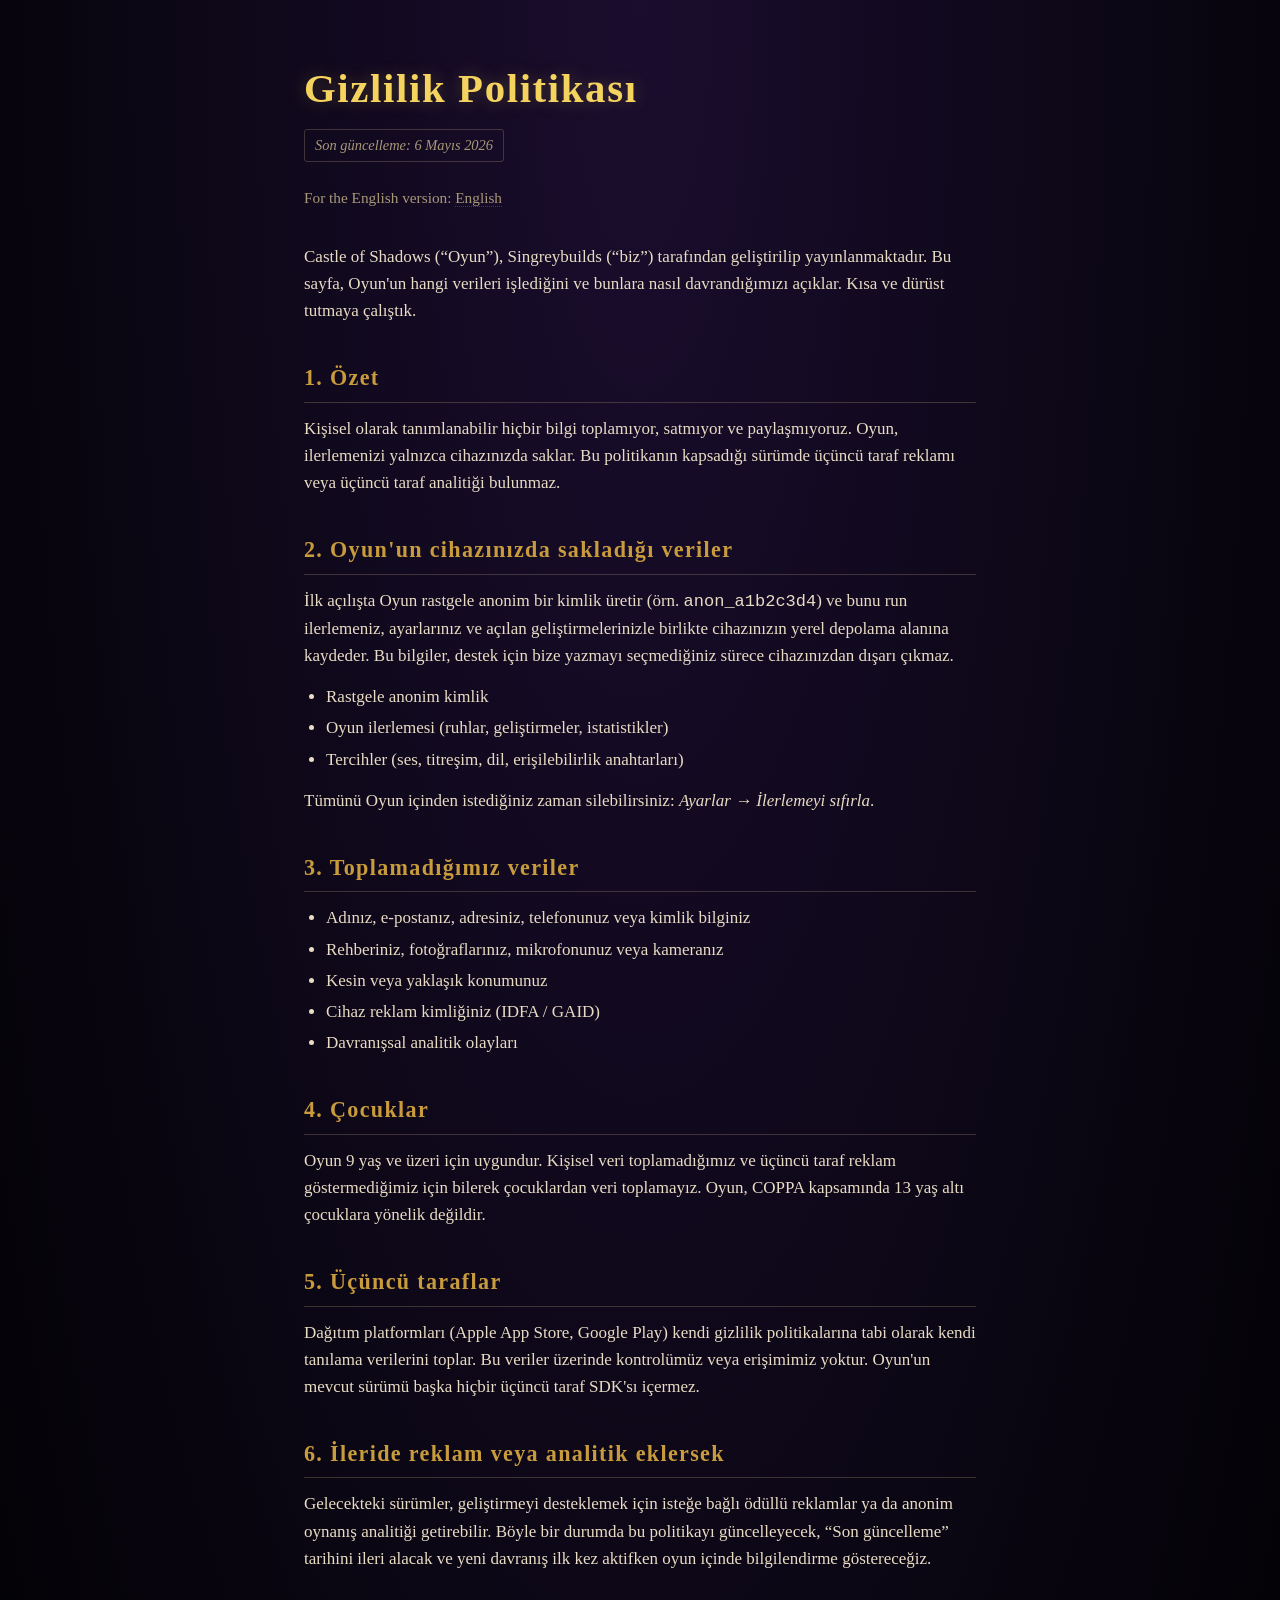
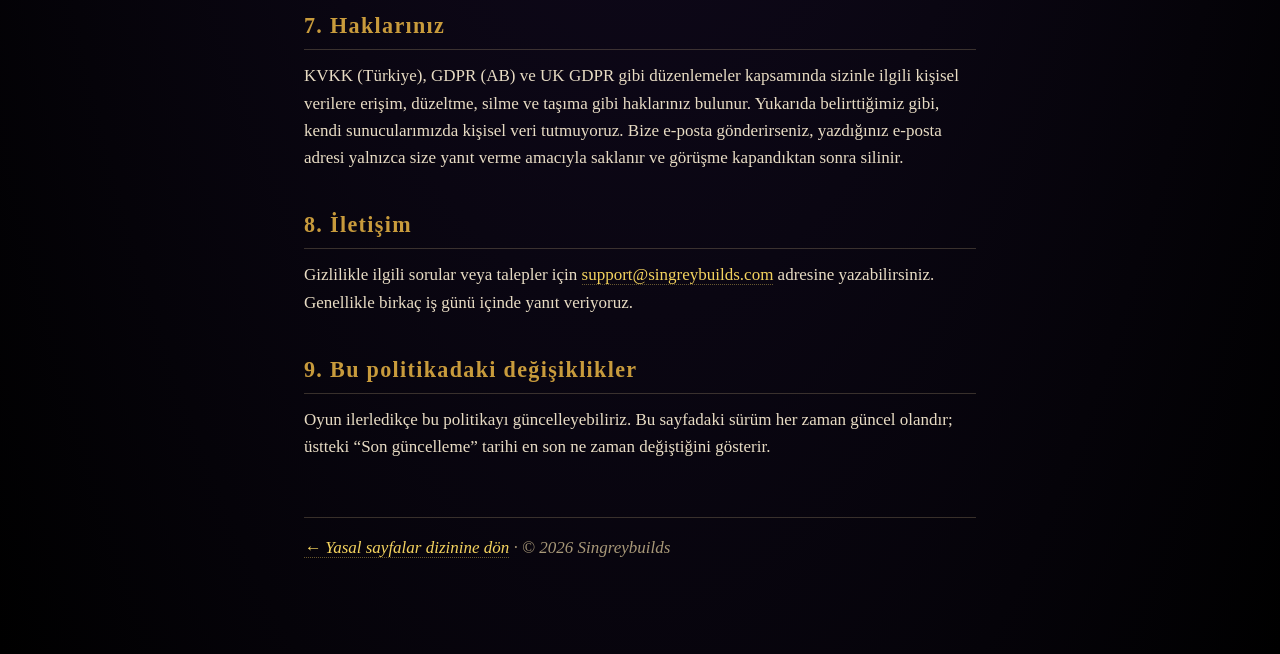
==== privacy-tr.html @ 43985061 "Initial legal pages — privacy + terms (EN + TR) + landing GitHub Pages source for the Castle of Shad" ====
<!doctype html>
<html lang="tr">
  <head>
    <meta charset="utf-8" />
    <meta name="viewport" content="width=device-width, initial-scale=1" />
    <meta name="theme-color" content="#0a0612" />
    <title>Gizlilik Politikası — Castle of Shadows</title>
    <link rel="stylesheet" href="style.css" />
  </head>
  <body>
    <main>
      <h1>Gizlilik Politikası</h1>
      <span class="last-updated">Son güncelleme: 6 Mayıs 2026</span>
      <p class="lang-switch">
        For the English version: <a href="privacy.html">English</a>
      </p>

      <p>
        Castle of Shadows (&ldquo;Oyun&rdquo;), Singreybuilds (&ldquo;biz&rdquo;)
        tarafından geliştirilip yayınlanmaktadır. Bu sayfa, Oyun'un hangi
        verileri işlediğini ve bunlara nasıl davrandığımızı açıklar. Kısa ve
        dürüst tutmaya çalıştık.
      </p>

      <h2>1. Özet</h2>
      <p>
        Kişisel olarak tanımlanabilir hiçbir bilgi toplamıyor, satmıyor ve
        paylaşmıyoruz. Oyun, ilerlemenizi yalnızca cihazınızda saklar. Bu
        politikanın kapsadığı sürümde üçüncü taraf reklamı veya üçüncü taraf
        analitiği bulunmaz.
      </p>

      <h2>2. Oyun'un cihazınızda sakladığı veriler</h2>
      <p>
        İlk açılışta Oyun rastgele anonim bir kimlik üretir (örn.
        <code>anon_a1b2c3d4</code>) ve bunu run ilerlemeniz, ayarlarınız ve
        açılan geliştirmelerinizle birlikte cihazınızın yerel depolama alanına
        kaydeder. Bu bilgiler, destek için bize yazmayı seçmediğiniz sürece
        cihazınızdan dışarı çıkmaz.
      </p>
      <ul>
        <li>Rastgele anonim kimlik</li>
        <li>Oyun ilerlemesi (ruhlar, geliştirmeler, istatistikler)</li>
        <li>Tercihler (ses, titreşim, dil, erişilebilirlik anahtarları)</li>
      </ul>
      <p>
        Tümünü Oyun içinden istediğiniz zaman silebilirsiniz:
        <em>Ayarlar &rarr; İlerlemeyi sıfırla</em>.
      </p>

      <h2>3. Toplamadığımız veriler</h2>
      <ul>
        <li>Adınız, e-postanız, adresiniz, telefonunuz veya kimlik bilginiz</li>
        <li>Rehberiniz, fotoğraflarınız, mikrofonunuz veya kameranız</li>
        <li>Kesin veya yaklaşık konumunuz</li>
        <li>Cihaz reklam kimliğiniz (IDFA / GAID)</li>
        <li>Davranışsal analitik olayları</li>
      </ul>

      <h2>4. Çocuklar</h2>
      <p>
        Oyun 9 yaş ve üzeri için uygundur. Kişisel veri toplamadığımız ve
        üçüncü taraf reklam göstermediğimiz için bilerek çocuklardan veri
        toplamayız. Oyun, COPPA kapsamında 13 yaş altı çocuklara yönelik
        değildir.
      </p>

      <h2>5. Üçüncü taraflar</h2>
      <p>
        Dağıtım platformları (Apple App Store, Google Play) kendi gizlilik
        politikalarına tabi olarak kendi tanılama verilerini toplar. Bu veriler
        üzerinde kontrolümüz veya erişimimiz yoktur. Oyun'un mevcut sürümü
        başka hiçbir üçüncü taraf SDK'sı içermez.
      </p>

      <h2>6. İleride reklam veya analitik eklersek</h2>
      <p>
        Gelecekteki sürümler, geliştirmeyi desteklemek için isteğe bağlı
        ödüllü reklamlar ya da anonim oynanış analitiği getirebilir. Böyle
        bir durumda bu politikayı güncelleyecek, &ldquo;Son güncelleme&rdquo;
        tarihini ileri alacak ve yeni davranış ilk kez aktifken oyun içinde
        bilgilendirme göstereceğiz.
      </p>

      <h2>7. Haklarınız</h2>
      <p>
        KVKK (Türkiye), GDPR (AB) ve UK GDPR gibi düzenlemeler kapsamında
        sizinle ilgili kişisel verilere erişim, düzeltme, silme ve taşıma
        gibi haklarınız bulunur. Yukarıda belirttiğimiz gibi, kendi
        sunucularımızda kişisel veri tutmuyoruz. Bize e-posta gönderirseniz,
        yazdığınız e-posta adresi yalnızca size yanıt verme amacıyla
        saklanır ve görüşme kapandıktan sonra silinir.
      </p>

      <h2>8. İletişim</h2>
      <p>
        Gizlilikle ilgili sorular veya talepler için
        <a href="mailto:support@singreybuilds.com">support@singreybuilds.com</a>
        adresine yazabilirsiniz. Genellikle birkaç iş günü içinde yanıt veriyoruz.
      </p>

      <h2>9. Bu politikadaki değişiklikler</h2>
      <p>
        Oyun ilerledikçe bu politikayı güncelleyebiliriz. Bu sayfadaki sürüm
        her zaman güncel olandır; üstteki &ldquo;Son güncelleme&rdquo; tarihi
        en son ne zaman değiştiğini gösterir.
      </p>

      <footer>
        <p class="muted">
          <a href="index.html">&larr; Yasal sayfalar dizinine dön</a>
          &middot; &copy; 2026 Singreybuilds
        </p>
      </footer>
    </main>
  </body>
</html>
---- style.css ----
:root {
  color-scheme: dark;
  --bg: #0a0612;
  --surface: #15111d;
  --text: #e8dcc4;
  --muted: #a89878;
  --accent: #f4d35e;
  --accent-dim: #c89b3c;
  --border: rgba(201, 180, 137, 0.25);
}

* {
  box-sizing: border-box;
}

html,
body {
  margin: 0;
  padding: 0;
  background: radial-gradient(ellipse at top, #1a0d2e 0%, var(--bg) 60%, #000 100%);
  color: var(--text);
  font-family: 'Cormorant Garamond', Georgia, 'Times New Roman', serif;
  font-size: 17px;
  line-height: 1.6;
  min-height: 100vh;
}

main {
  max-width: 720px;
  margin: 0 auto;
  padding: 56px 24px 80px;
}

h1 {
  font-family: 'Cinzel', 'Trajan Pro', serif;
  font-weight: 900;
  font-size: 2.4rem;
  letter-spacing: 0.04em;
  color: var(--accent);
  margin: 0 0 8px;
  text-shadow: 0 0 18px rgba(244, 211, 94, 0.25);
}

h2 {
  font-family: 'Cinzel', serif;
  font-weight: 700;
  font-size: 1.3rem;
  letter-spacing: 0.06em;
  color: var(--accent-dim);
  margin: 36px 0 12px;
  padding-bottom: 6px;
  border-bottom: 1px solid var(--border);
}

h3 {
  font-family: 'Cinzel', serif;
  font-weight: 600;
  font-size: 1.05rem;
  letter-spacing: 0.04em;
  color: var(--text);
  margin: 24px 0 8px;
}

p,
ul,
ol {
  margin: 0 0 14px;
}

ul,
ol {
  padding-left: 22px;
}

li {
  margin: 4px 0;
}

a {
  color: var(--accent);
  text-decoration: none;
  border-bottom: 1px dotted rgba(244, 211, 94, 0.4);
}

a:hover {
  color: var(--text);
  border-bottom-color: var(--text);
}

.muted {
  color: var(--muted);
  font-style: italic;
}

.last-updated {
  display: inline-block;
  color: var(--muted);
  font-size: 0.85rem;
  font-style: italic;
  margin-bottom: 24px;
  padding: 4px 10px;
  border: 1px solid var(--border);
  border-radius: 3px;
}

.lang-switch {
  margin: 0 0 32px;
  font-size: 0.9rem;
  color: var(--muted);
}

.lang-switch a {
  color: var(--muted);
  border-bottom-color: rgba(168, 152, 120, 0.35);
}

footer {
  margin-top: 56px;
  padding-top: 16px;
  border-top: 1px solid var(--border);
}

section {
  margin-top: 28px;
}

section ul {
  list-style: none;
  padding: 0;
}

section ul li {
  margin: 6px 0;
}
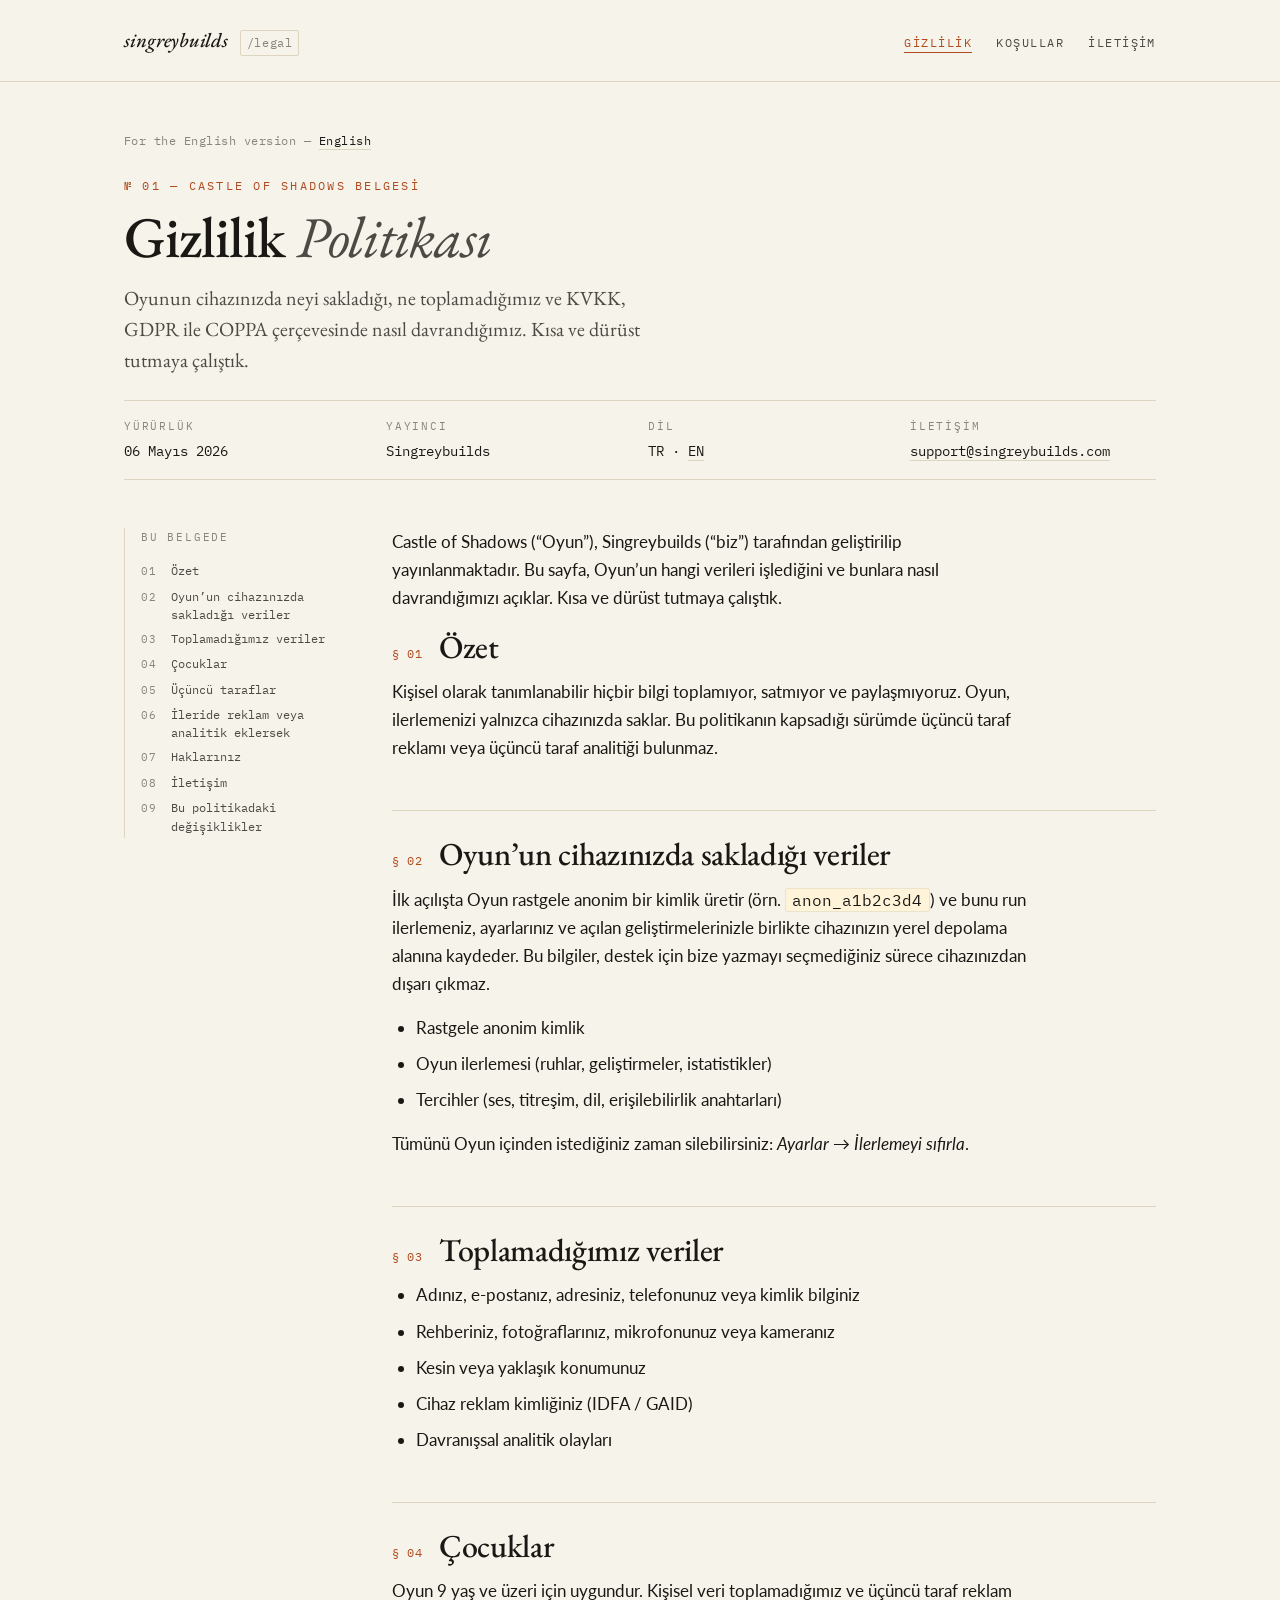
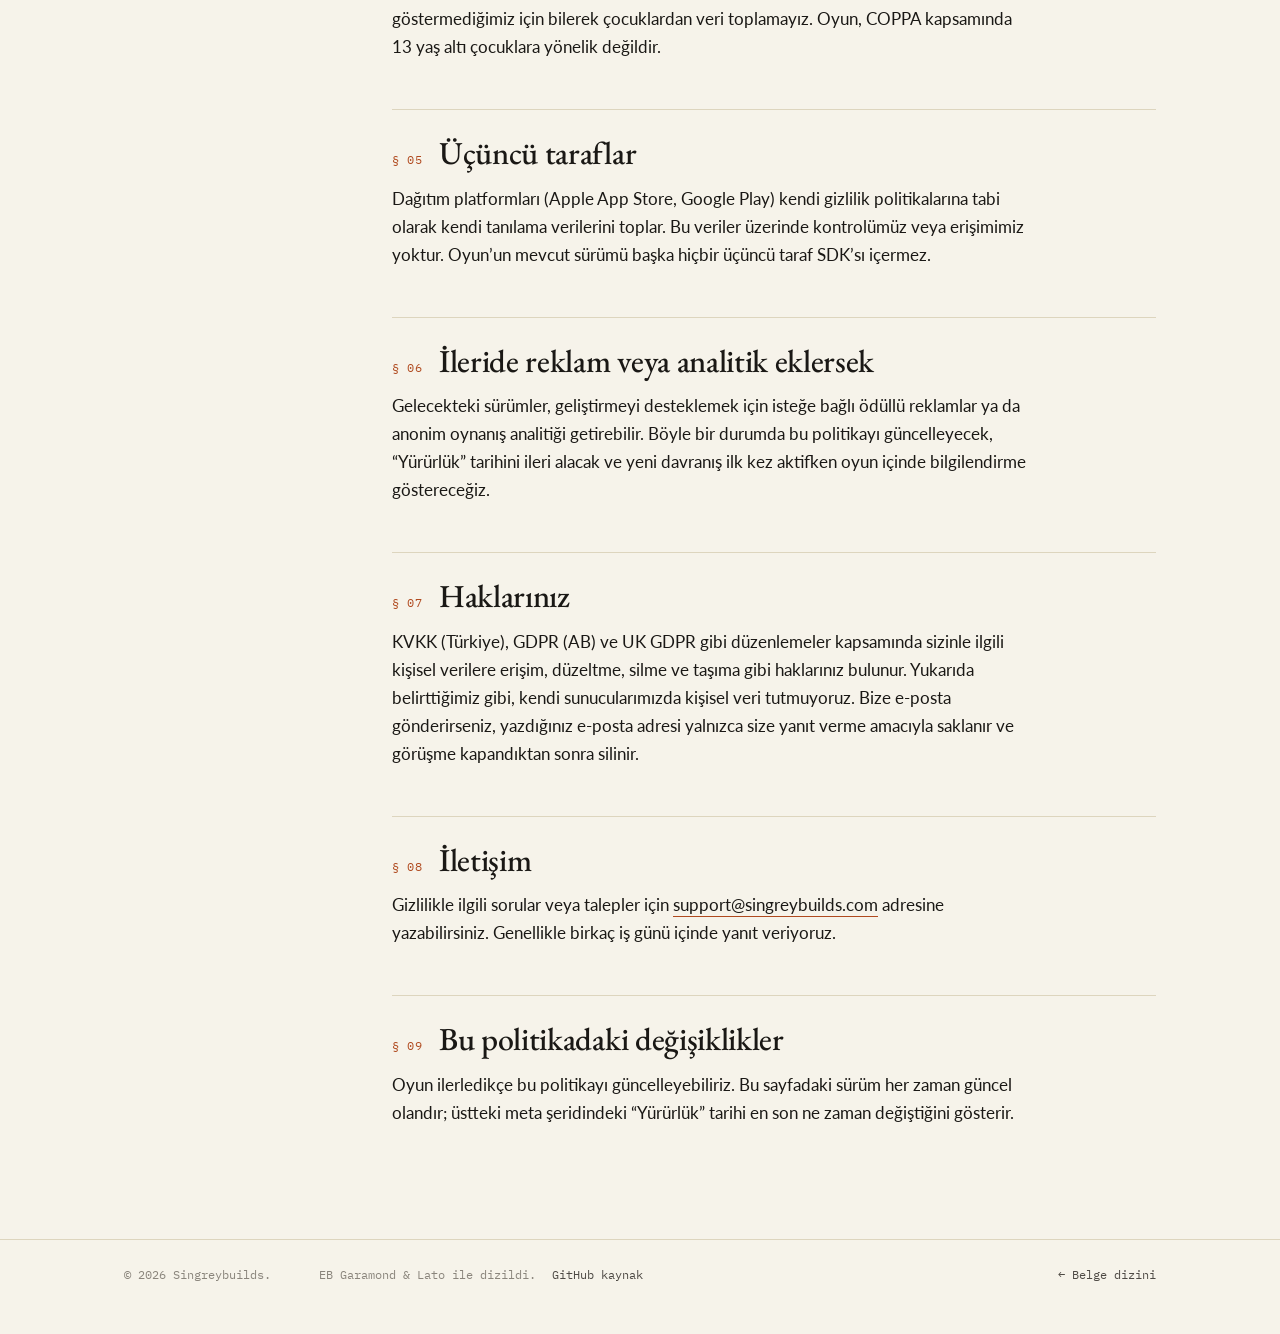
==== commit 339c8be7: "Redesign — editorial Swiss-style typography over the AI-template fantasy aesthetic The first cut lea" ====
--- a/privacy-tr.html
+++ b/privacy-tr.html
@@ -3,115 +3,180 @@
   <head>
     <meta charset="utf-8" />
     <meta name="viewport" content="width=device-width, initial-scale=1" />
-    <meta name="theme-color" content="#0a0612" />
-    <title>Gizlilik Politikası — Castle of Shadows</title>
+    <meta name="theme-color" content="#f6f3ea" />
+    <title>Gizlilik Politikası — Castle of Shadows · Singreybuilds</title>
+    <meta
+      name="description"
+      content="Singreybuilds tarafından yayınlanan Castle of Shadows mobil oyununun Gizlilik Politikası."
+    />
     <link rel="stylesheet" href="style.css" />
   </head>
   <body>
-    <main>
-      <h1>Gizlilik Politikası</h1>
-      <span class="last-updated">Son güncelleme: 6 Mayıs 2026</span>
-      <p class="lang-switch">
-        For the English version: <a href="privacy.html">English</a>
-      </p>
+    <a class="skip-link" href="#main">İçeriğe atla</a>
 
-      <p>
-        Castle of Shadows (&ldquo;Oyun&rdquo;), Singreybuilds (&ldquo;biz&rdquo;)
-        tarafından geliştirilip yayınlanmaktadır. Bu sayfa, Oyun'un hangi
-        verileri işlediğini ve bunlara nasıl davrandığımızı açıklar. Kısa ve
-        dürüst tutmaya çalıştık.
-      </p>
+    <header class="masthead">
+      <div class="page">
+        <a class="brand" href="index.html">
+          <span class="mark">singreybuilds</span>
+          <span class="slash">/legal</span>
+        </a>
+        <nav aria-label="Belge dizini">
+          <ul class="site-nav">
+            <li><a href="privacy-tr.html" aria-current="page">Gizlilik</a></li>
+            <li><a href="terms-tr.html">Koşullar</a></li>
+            <li><a href="mailto:support@singreybuilds.com">İletişim</a></li>
+          </ul>
+        </nav>
+      </div>
+    </header>
 
-      <h2>1. Özet</h2>
-      <p>
-        Kişisel olarak tanımlanabilir hiçbir bilgi toplamıyor, satmıyor ve
-        paylaşmıyoruz. Oyun, ilerlemenizi yalnızca cihazınızda saklar. Bu
-        politikanın kapsadığı sürümde üçüncü taraf reklamı veya üçüncü taraf
-        analitiği bulunmaz.
-      </p>
+    <main id="main" class="page">
+      <section class="intro">
+        <p class="lang-switch">
+          For the English version &mdash; <a href="privacy.html">English</a>
+        </p>
+        <span class="eyebrow">№ 01 — Castle of Shadows belgesi</span>
+        <h1 class="display">Gizlilik <em>Politikası</em></h1>
+        <p class="lede">
+          Oyunun cihazınızda neyi sakladığı, ne toplamadığımız ve KVKK, GDPR
+          ile COPPA çerçevesinde nasıl davrandığımız. Kısa ve dürüst tutmaya
+          çalıştık.
+        </p>
+        <dl class="meta-bar">
+          <div><dt>Yürürlük</dt><dd>06 Mayıs 2026</dd></div>
+          <div><dt>Yayıncı</dt><dd>Singreybuilds</dd></div>
+          <div><dt>Dil</dt><dd>TR · <a href="privacy.html">EN</a></dd></div>
+          <div>
+            <dt>İletişim</dt>
+            <dd><a href="mailto:support@singreybuilds.com">support@singreybuilds.com</a></dd>
+          </div>
+        </dl>
+      </section>
 
-      <h2>2. Oyun'un cihazınızda sakladığı veriler</h2>
-      <p>
-        İlk açılışta Oyun rastgele anonim bir kimlik üretir (örn.
-        <code>anon_a1b2c3d4</code>) ve bunu run ilerlemeniz, ayarlarınız ve
-        açılan geliştirmelerinizle birlikte cihazınızın yerel depolama alanına
-        kaydeder. Bu bilgiler, destek için bize yazmayı seçmediğiniz sürece
-        cihazınızdan dışarı çıkmaz.
-      </p>
-      <ul>
-        <li>Rastgele anonim kimlik</li>
-        <li>Oyun ilerlemesi (ruhlar, geliştirmeler, istatistikler)</li>
-        <li>Tercihler (ses, titreşim, dil, erişilebilirlik anahtarları)</li>
-      </ul>
-      <p>
-        Tümünü Oyun içinden istediğiniz zaman silebilirsiniz:
-        <em>Ayarlar &rarr; İlerlemeyi sıfırla</em>.
-      </p>
+      <div class="reader">
+        <aside class="toc" aria-label="İçindekiler">
+          <span class="toc-label">Bu belgede</span>
+          <ol>
+            <li><a href="#ozet">Özet</a></li>
+            <li><a href="#cihaz-veri">Oyun&rsquo;un cihazınızda sakladığı veriler</a></li>
+            <li><a href="#toplanmayan">Toplamadığımız veriler</a></li>
+            <li><a href="#cocuklar">Çocuklar</a></li>
+            <li><a href="#ucuncu-taraf">Üçüncü taraflar</a></li>
+            <li><a href="#gelecek">İleride reklam veya analitik eklersek</a></li>
+            <li><a href="#haklar">Haklarınız</a></li>
+            <li><a href="#iletisim">İletişim</a></li>
+            <li><a href="#degisiklik">Bu politikadaki değişiklikler</a></li>
+          </ol>
+        </aside>
 
-      <h2>3. Toplamadığımız veriler</h2>
-      <ul>
-        <li>Adınız, e-postanız, adresiniz, telefonunuz veya kimlik bilginiz</li>
-        <li>Rehberiniz, fotoğraflarınız, mikrofonunuz veya kameranız</li>
-        <li>Kesin veya yaklaşık konumunuz</li>
-        <li>Cihaz reklam kimliğiniz (IDFA / GAID)</li>
-        <li>Davranışsal analitik olayları</li>
-      </ul>
+        <article class="content">
+          <p>
+            Castle of Shadows (&ldquo;Oyun&rdquo;), Singreybuilds
+            (&ldquo;biz&rdquo;) tarafından geliştirilip yayınlanmaktadır.
+            Bu sayfa, Oyun&rsquo;un hangi verileri işlediğini ve bunlara
+            nasıl davrandığımızı açıklar. Kısa ve dürüst tutmaya çalıştık.
+          </p>
 
-      <h2>4. Çocuklar</h2>
-      <p>
-        Oyun 9 yaş ve üzeri için uygundur. Kişisel veri toplamadığımız ve
-        üçüncü taraf reklam göstermediğimiz için bilerek çocuklardan veri
-        toplamayız. Oyun, COPPA kapsamında 13 yaş altı çocuklara yönelik
-        değildir.
-      </p>
+          <h2 id="ozet"><span class="num">§ 01</span>Özet</h2>
+          <p>
+            Kişisel olarak tanımlanabilir hiçbir bilgi toplamıyor, satmıyor
+            ve paylaşmıyoruz. Oyun, ilerlemenizi yalnızca cihazınızda saklar.
+            Bu politikanın kapsadığı sürümde üçüncü taraf reklamı veya üçüncü
+            taraf analitiği bulunmaz.
+          </p>
 
-      <h2>5. Üçüncü taraflar</h2>
-      <p>
-        Dağıtım platformları (Apple App Store, Google Play) kendi gizlilik
-        politikalarına tabi olarak kendi tanılama verilerini toplar. Bu veriler
-        üzerinde kontrolümüz veya erişimimiz yoktur. Oyun'un mevcut sürümü
-        başka hiçbir üçüncü taraf SDK'sı içermez.
-      </p>
+          <h2 id="cihaz-veri"><span class="num">§ 02</span>Oyun&rsquo;un cihazınızda sakladığı veriler</h2>
+          <p>
+            İlk açılışta Oyun rastgele anonim bir kimlik üretir (örn.
+            <code>anon_a1b2c3d4</code>) ve bunu run ilerlemeniz, ayarlarınız
+            ve açılan geliştirmelerinizle birlikte cihazınızın yerel depolama
+            alanına kaydeder. Bu bilgiler, destek için bize yazmayı seçmediğiniz
+            sürece cihazınızdan dışarı çıkmaz.
+          </p>
+          <ul>
+            <li>Rastgele anonim kimlik</li>
+            <li>Oyun ilerlemesi (ruhlar, geliştirmeler, istatistikler)</li>
+            <li>Tercihler (ses, titreşim, dil, erişilebilirlik anahtarları)</li>
+          </ul>
+          <p>
+            Tümünü Oyun içinden istediğiniz zaman silebilirsiniz:
+            <em>Ayarlar &rarr; İlerlemeyi sıfırla</em>.
+          </p>
 
-      <h2>6. İleride reklam veya analitik eklersek</h2>
-      <p>
-        Gelecekteki sürümler, geliştirmeyi desteklemek için isteğe bağlı
-        ödüllü reklamlar ya da anonim oynanış analitiği getirebilir. Böyle
-        bir durumda bu politikayı güncelleyecek, &ldquo;Son güncelleme&rdquo;
-        tarihini ileri alacak ve yeni davranış ilk kez aktifken oyun içinde
-        bilgilendirme göstereceğiz.
-      </p>
+          <h2 id="toplanmayan"><span class="num">§ 03</span>Toplamadığımız veriler</h2>
+          <ul>
+            <li>Adınız, e-postanız, adresiniz, telefonunuz veya kimlik bilginiz</li>
+            <li>Rehberiniz, fotoğraflarınız, mikrofonunuz veya kameranız</li>
+            <li>Kesin veya yaklaşık konumunuz</li>
+            <li>Cihaz reklam kimliğiniz (IDFA / GAID)</li>
+            <li>Davranışsal analitik olayları</li>
+          </ul>
 
-      <h2>7. Haklarınız</h2>
-      <p>
-        KVKK (Türkiye), GDPR (AB) ve UK GDPR gibi düzenlemeler kapsamında
-        sizinle ilgili kişisel verilere erişim, düzeltme, silme ve taşıma
-        gibi haklarınız bulunur. Yukarıda belirttiğimiz gibi, kendi
-        sunucularımızda kişisel veri tutmuyoruz. Bize e-posta gönderirseniz,
-        yazdığınız e-posta adresi yalnızca size yanıt verme amacıyla
-        saklanır ve görüşme kapandıktan sonra silinir.
-      </p>
+          <h2 id="cocuklar"><span class="num">§ 04</span>Çocuklar</h2>
+          <p>
+            Oyun 9 yaş ve üzeri için uygundur. Kişisel veri toplamadığımız
+            ve üçüncü taraf reklam göstermediğimiz için bilerek çocuklardan
+            veri toplamayız. Oyun, COPPA kapsamında 13 yaş altı çocuklara
+            yönelik değildir.
+          </p>
 
-      <h2>8. İletişim</h2>
-      <p>
-        Gizlilikle ilgili sorular veya talepler için
-        <a href="mailto:support@singreybuilds.com">support@singreybuilds.com</a>
-        adresine yazabilirsiniz. Genellikle birkaç iş günü içinde yanıt veriyoruz.
-      </p>
+          <h2 id="ucuncu-taraf"><span class="num">§ 05</span>Üçüncü taraflar</h2>
+          <p>
+            Dağıtım platformları (Apple App Store, Google Play) kendi
+            gizlilik politikalarına tabi olarak kendi tanılama verilerini
+            toplar. Bu veriler üzerinde kontrolümüz veya erişimimiz yoktur.
+            Oyun&rsquo;un mevcut sürümü başka hiçbir üçüncü taraf SDK&rsquo;sı
+            içermez.
+          </p>
 
-      <h2>9. Bu politikadaki değişiklikler</h2>
-      <p>
-        Oyun ilerledikçe bu politikayı güncelleyebiliriz. Bu sayfadaki sürüm
-        her zaman güncel olandır; üstteki &ldquo;Son güncelleme&rdquo; tarihi
-        en son ne zaman değiştiğini gösterir.
-      </p>
+          <h2 id="gelecek"><span class="num">§ 06</span>İleride reklam veya analitik eklersek</h2>
+          <p>
+            Gelecekteki sürümler, geliştirmeyi desteklemek için isteğe bağlı
+            ödüllü reklamlar ya da anonim oynanış analitiği getirebilir.
+            Böyle bir durumda bu politikayı güncelleyecek,
+            &ldquo;Yürürlük&rdquo; tarihini ileri alacak ve yeni davranış
+            ilk kez aktifken oyun içinde bilgilendirme göstereceğiz.
+          </p>
 
-      <footer>
-        <p class="muted">
-          <a href="index.html">&larr; Yasal sayfalar dizinine dön</a>
-          &middot; &copy; 2026 Singreybuilds
-        </p>
-      </footer>
+          <h2 id="haklar"><span class="num">§ 07</span>Haklarınız</h2>
+          <p>
+            KVKK (Türkiye), GDPR (AB) ve UK GDPR gibi düzenlemeler kapsamında
+            sizinle ilgili kişisel verilere erişim, düzeltme, silme ve taşıma
+            gibi haklarınız bulunur. Yukarıda belirttiğimiz gibi, kendi
+            sunucularımızda kişisel veri tutmuyoruz. Bize e-posta gönderirseniz,
+            yazdığınız e-posta adresi yalnızca size yanıt verme amacıyla
+            saklanır ve görüşme kapandıktan sonra silinir.
+          </p>
+
+          <h2 id="iletisim"><span class="num">§ 08</span>İletişim</h2>
+          <p>
+            Gizlilikle ilgili sorular veya talepler için
+            <a href="mailto:support@singreybuilds.com">support@singreybuilds.com</a>
+            adresine yazabilirsiniz. Genellikle birkaç iş günü içinde
+            yanıt veriyoruz.
+          </p>
+
+          <h2 id="degisiklik"><span class="num">§ 09</span>Bu politikadaki değişiklikler</h2>
+          <p>
+            Oyun ilerledikçe bu politikayı güncelleyebiliriz. Bu sayfadaki
+            sürüm her zaman güncel olandır; üstteki meta şeridindeki
+            &ldquo;Yürürlük&rdquo; tarihi en son ne zaman değiştiğini gösterir.
+          </p>
+        </article>
+      </div>
     </main>
+
+    <footer class="colophon">
+      <div class="page">
+        <span>&copy; 2026 Singreybuilds.</span>
+        <div class="colophon-meta">
+          <span>EB Garamond &amp; Lato ile dizildi.</span>
+          <a href="https://github.com/SingreyG/castleofshadows-legal" target="_blank" rel="noopener"
+            >GitHub kaynak</a
+          >
+        </div>
+        <a class="back" href="index.html">&larr; Belge dizini</a>
+      </div>
+    </footer>
   </body>
 </html>
--- a/style.css
+++ b/style.css
@@ -1,134 +1,626 @@
+/* Singreybuilds — Legal documents stylesheet
+ * Editorial Swiss minimalism. Light warm ground, EB Garamond display,
+ * Lato body, IBM Plex Mono for legal-meta marginalia. Two-column reader
+ * layout on desktop, stacked single column on mobile.
+ *
+ * Design lineage: GOV.UK, Stripe legal, the Economist masthead — typed
+ * not styled, hierarchy not gradient.
+ */
+
+@import url('https://fonts.googleapis.com/css2?family=EB+Garamond:ital,wght@0,400;0,500;0,600;1,400;1,500&family=IBM+Plex+Mono:wght@400;500&family=Lato:wght@300;400;700&display=swap');
+
 :root {
-  color-scheme: dark;
-  --bg: #0a0612;
-  --surface: #15111d;
-  --text: #e8dcc4;
-  --muted: #a89878;
-  --accent: #f4d35e;
-  --accent-dim: #c89b3c;
-  --border: rgba(201, 180, 137, 0.25);
+  /* Palette — warm off-white ground, deep ink, burnt sienna accent.
+   * Deliberately not pure white (avoids the corporate AI default), and
+   * deliberately not the game's gothic dark — this is the studio surface. */
+  --bg: #f6f3ea;
+  --bg-card: #fbf8ee;
+  --ink: #1a1815;
+  --ink-soft: #4d4944;
+  --ink-muted: #8a857c;
+  --rule: #ddd5be;
+  --rule-soft: #ebe4cc;
+  --accent: #b04a1f;
+  --accent-strong: #8e3812;
+  --highlight: #fff4d9;
+
+  /* Type scale — moderate ratio for editorial reading */
+  --fs-tiny: 0.7rem;
+  --fs-mono: 0.78rem;
+  --fs-small: 0.875rem;
+  --fs-base: 1.0625rem;
+  --fs-md: 1.25rem;
+  --fs-lg: 1.5625rem;
+  --fs-xl: 2rem;
+  --fs-display: clamp(2.4rem, 5.4vw + 1rem, 3.6rem);
+
+  /* Spacing scale */
+  --sp-1: 4px;
+  --sp-2: 8px;
+  --sp-3: 12px;
+  --sp-4: 16px;
+  --sp-5: 24px;
+  --sp-6: 32px;
+  --sp-7: 48px;
+  --sp-8: 64px;
+  --sp-9: 96px;
+
+  --rule-line: 1px solid var(--rule);
 }
 
 * {
   box-sizing: border-box;
 }
 
-html,
+html {
+  font-size: 16px;
+  -webkit-text-size-adjust: 100%;
+}
+
 body {
   margin: 0;
+  background: var(--bg);
+  color: var(--ink);
+  font-family: 'Lato', system-ui, -apple-system, BlinkMacSystemFont, sans-serif;
+  font-size: var(--fs-base);
+  line-height: 1.65;
+  font-weight: 400;
+  -webkit-font-smoothing: antialiased;
+  text-rendering: optimizeLegibility;
+}
+
+::selection {
+  background: var(--ink);
+  color: var(--bg);
+}
+
+a {
+  color: inherit;
+}
+
+/* ---------- LAYOUT ----------------------------------------------------- */
+
+.page {
+  max-width: 1080px;
+  margin: 0 auto;
+  padding: 0 var(--sp-5);
+}
+
+.skip-link {
+  position: absolute;
+  left: var(--sp-4);
+  top: -48px;
+  background: var(--ink);
+  color: var(--bg);
+  padding: var(--sp-2) var(--sp-4);
+  font-family: 'IBM Plex Mono', monospace;
+  font-size: var(--fs-small);
+  text-decoration: none;
+  z-index: 50;
+}
+.skip-link:focus {
+  top: var(--sp-3);
+}
+
+/* ---------- MASTHEAD --------------------------------------------------- */
+
+.masthead {
+  border-bottom: var(--rule-line);
+  padding: var(--sp-5) 0;
+  margin-bottom: var(--sp-7);
+}
+
+.masthead .page {
+  display: flex;
+  align-items: baseline;
+  justify-content: space-between;
+  gap: var(--sp-5);
+  flex-wrap: wrap;
+}
+
+.brand {
+  display: inline-flex;
+  align-items: baseline;
+  gap: var(--sp-3);
+  text-decoration: none;
+  color: var(--ink);
+  font-family: 'EB Garamond', serif;
+  font-weight: 500;
+  font-size: var(--fs-md);
+  letter-spacing: -0.005em;
+}
+.brand .mark {
+  font-style: italic;
+}
+.brand .slash {
+  font-family: 'IBM Plex Mono', monospace;
+  font-size: var(--fs-mono);
+  font-weight: 400;
+  letter-spacing: 0.05em;
+  color: var(--ink-muted);
+  border: 1px solid var(--rule);
+  padding: 1px 6px 2px;
+  border-radius: 2px;
+}
+
+.site-nav {
+  display: flex;
+  gap: var(--sp-5);
+  list-style: none;
+  margin: 0;
   padding: 0;
-  background: radial-gradient(ellipse at top, #1a0d2e 0%, var(--bg) 60%, #000 100%);
-  color: var(--text);
-  font-family: 'Cormorant Garamond', Georgia, 'Times New Roman', serif;
-  font-size: 17px;
-  line-height: 1.6;
-  min-height: 100vh;
-}
-
-main {
-  max-width: 720px;
-  margin: 0 auto;
-  padding: 56px 24px 80px;
-}
-
-h1 {
-  font-family: 'Cinzel', 'Trajan Pro', serif;
-  font-weight: 900;
-  font-size: 2.4rem;
+  font-family: 'IBM Plex Mono', monospace;
+  font-size: var(--fs-mono);
+  text-transform: uppercase;
+  letter-spacing: 0.12em;
+}
+.site-nav a {
+  text-decoration: none;
+  color: var(--ink-soft);
+  padding-bottom: 2px;
+  border-bottom: 1px solid transparent;
+  transition: color 180ms ease, border-color 180ms ease;
+}
+.site-nav a:hover,
+.site-nav a[aria-current='page'] {
+  color: var(--accent);
+  border-bottom-color: var(--accent);
+}
+
+/* ---------- INTRO BLOCK ------------------------------------------------ */
+
+.intro {
+  margin-bottom: var(--sp-6);
+}
+
+.eyebrow {
+  display: block;
+  font-family: 'IBM Plex Mono', monospace;
+  font-size: var(--fs-mono);
+  text-transform: uppercase;
+  letter-spacing: 0.18em;
+  color: var(--accent);
+  margin: 0 0 var(--sp-3);
+}
+
+h1.display {
+  font-family: 'EB Garamond', serif;
+  font-weight: 500;
+  font-size: var(--fs-display);
+  line-height: 1.04;
+  letter-spacing: -0.018em;
+  color: var(--ink);
+  margin: 0 0 var(--sp-4);
+}
+h1.display em {
+  font-style: italic;
+  font-weight: 400;
+  color: var(--ink-soft);
+}
+
+.lede {
+  font-family: 'EB Garamond', serif;
+  font-weight: 400;
+  font-size: var(--fs-md);
+  line-height: 1.55;
+  color: var(--ink-soft);
+  max-width: 56ch;
+  margin: 0 0 var(--sp-5);
+}
+
+/* Meta strip — formal "this document" stamp */
+.meta-bar {
+  display: grid;
+  grid-template-columns: repeat(auto-fit, minmax(170px, 1fr));
+  gap: var(--sp-4);
+  font-family: 'IBM Plex Mono', monospace;
+  font-size: var(--fs-mono);
+  border-top: var(--rule-line);
+  border-bottom: var(--rule-line);
+  padding: var(--sp-4) 0;
+}
+.meta-bar dt {
+  display: block;
+  text-transform: uppercase;
+  letter-spacing: 0.16em;
+  color: var(--ink-muted);
+  font-size: var(--fs-tiny);
+  margin-bottom: var(--sp-1);
+}
+.meta-bar dd {
+  margin: 0;
+  color: var(--ink);
+  font-size: var(--fs-small);
+}
+.meta-bar a {
+  color: var(--ink);
+  text-decoration: none;
+  border-bottom: 1px solid var(--rule);
+}
+.meta-bar a:hover {
+  color: var(--accent);
+  border-bottom-color: var(--accent);
+}
+
+/* ---------- TWO-COLUMN BODY ------------------------------------------- */
+
+.reader {
+  display: grid;
+  grid-template-columns: 220px 1fr;
+  gap: var(--sp-7);
+  margin-top: var(--sp-7);
+}
+@media (max-width: 880px) {
+  .reader {
+    grid-template-columns: 1fr;
+    gap: var(--sp-5);
+  }
+}
+
+/* TOC — sticky aside on desktop, inline strip on mobile */
+.toc {
+  position: sticky;
+  top: var(--sp-5);
+  align-self: start;
+  font-family: 'IBM Plex Mono', monospace;
+  font-size: var(--fs-mono);
+  border-left: var(--rule-line);
+  padding-left: var(--sp-4);
+}
+@media (max-width: 880px) {
+  .toc {
+    position: static;
+    border-left: none;
+    border-top: var(--rule-line);
+    border-bottom: var(--rule-line);
+    padding: var(--sp-4) 0;
+  }
+}
+.toc-label {
+  display: block;
+  font-size: var(--fs-tiny);
+  text-transform: uppercase;
+  letter-spacing: 0.16em;
+  color: var(--ink-muted);
+  margin-bottom: var(--sp-3);
+}
+.toc ol {
+  list-style: none;
+  margin: 0;
+  padding: 0;
+  counter-reset: section;
+}
+.toc li {
+  counter-increment: section;
+  padding: 3px 0;
+  display: flex;
+  gap: var(--sp-3);
+  align-items: baseline;
+}
+.toc li::before {
+  content: counter(section, decimal-leading-zero);
+  flex-shrink: 0;
+  color: var(--ink-muted);
+  font-size: var(--fs-tiny);
+  letter-spacing: 0.05em;
+  width: 1.6em;
+}
+.toc a {
+  text-decoration: none;
+  color: var(--ink-soft);
+  line-height: 1.45;
+  transition: color 180ms ease;
+}
+.toc a:hover {
+  color: var(--accent);
+}
+
+/* CONTENT — main reading column */
+.content {
+  min-width: 0;
+}
+
+.content h2 {
+  font-family: 'EB Garamond', serif;
+  font-weight: 500;
+  font-size: var(--fs-xl);
+  line-height: 1.2;
+  letter-spacing: -0.01em;
+  color: var(--ink);
+  margin: var(--sp-7) 0 var(--sp-3);
+  padding-top: var(--sp-5);
+  border-top: var(--rule-line);
+  display: flex;
+  align-items: baseline;
+  gap: var(--sp-4);
+}
+.content h2:first-of-type {
+  margin-top: 0;
+  padding-top: 0;
+  border-top: none;
+}
+.content h2 .num {
+  font-family: 'IBM Plex Mono', monospace;
+  font-weight: 400;
+  font-size: 0.78rem;
+  letter-spacing: 0.06em;
+  color: var(--accent);
+  flex-shrink: 0;
+  padding-top: 0.25em;
+}
+
+.content p,
+.content ul,
+.content ol {
+  max-width: 64ch;
+  margin: 0 0 var(--sp-4);
+}
+.content ul,
+.content ol {
+  padding-left: var(--sp-5);
+}
+.content li {
+  margin: var(--sp-2) 0;
+}
+.content a {
+  color: var(--ink);
+  text-decoration: none;
+  border-bottom: 1px solid var(--accent);
+  padding-bottom: 1px;
+  transition: color 180ms ease, background 180ms ease;
+}
+.content a:hover {
+  color: var(--accent);
+  background: var(--highlight);
+}
+.content code {
+  font-family: 'IBM Plex Mono', monospace;
+  font-size: 0.92em;
+  background: var(--highlight);
+  border: 1px solid var(--rule-soft);
+  padding: 0.05em 0.4em;
+  border-radius: 2px;
+}
+.content em {
+  font-style: italic;
+}
+.content strong {
+  font-weight: 700;
+}
+
+/* Lang switch above title */
+.lang-switch {
+  font-family: 'IBM Plex Mono', monospace;
+  font-size: var(--fs-mono);
+  color: var(--ink-muted);
+  margin: 0 0 var(--sp-5);
   letter-spacing: 0.04em;
-  color: var(--accent);
-  margin: 0 0 8px;
-  text-shadow: 0 0 18px rgba(244, 211, 94, 0.25);
-}
-
-h2 {
-  font-family: 'Cinzel', serif;
-  font-weight: 700;
-  font-size: 1.3rem;
-  letter-spacing: 0.06em;
-  color: var(--accent-dim);
-  margin: 36px 0 12px;
-  padding-bottom: 6px;
-  border-bottom: 1px solid var(--border);
-}
-
-h3 {
-  font-family: 'Cinzel', serif;
-  font-weight: 600;
-  font-size: 1.05rem;
-  letter-spacing: 0.04em;
-  color: var(--text);
-  margin: 24px 0 8px;
-}
-
-p,
-ul,
-ol {
-  margin: 0 0 14px;
-}
-
-ul,
-ol {
-  padding-left: 22px;
-}
-
-li {
-  margin: 4px 0;
-}
-
-a {
-  color: var(--accent);
-  text-decoration: none;
-  border-bottom: 1px dotted rgba(244, 211, 94, 0.4);
-}
-
-a:hover {
-  color: var(--text);
-  border-bottom-color: var(--text);
-}
-
-.muted {
-  color: var(--muted);
-  font-style: italic;
-}
-
-.last-updated {
+}
+.lang-switch a {
+  color: var(--ink);
+  text-decoration: none;
+  border-bottom: 1px solid var(--rule);
+  padding-bottom: 1px;
+}
+.lang-switch a:hover {
+  color: var(--accent);
+  border-bottom-color: var(--accent);
+}
+
+/* ---------- INDEX-PAGE BLOCKS ----------------------------------------- */
+
+.docs-grid {
+  display: grid;
+  grid-template-columns: 1fr 1fr;
+  gap: 0;
+  margin: var(--sp-6) 0 var(--sp-7);
+  border-top: var(--rule-line);
+  border-bottom: var(--rule-line);
+}
+@media (max-width: 720px) {
+  .docs-grid {
+    grid-template-columns: 1fr;
+  }
+}
+
+.doc-card {
+  display: flex;
+  flex-direction: column;
+  padding: var(--sp-6) var(--sp-5);
+  border-right: var(--rule-line);
+  background: transparent;
+  text-decoration: none;
+  color: inherit;
+  position: relative;
+  transition: background 180ms ease;
+}
+.doc-card:last-child {
+  border-right: none;
+}
+@media (max-width: 720px) {
+  .doc-card {
+    border-right: none;
+    border-bottom: var(--rule-line);
+  }
+  .doc-card:last-child {
+    border-bottom: none;
+  }
+}
+.doc-card:hover {
+  background: var(--bg-card);
+}
+
+.doc-card .card-num {
+  font-family: 'IBM Plex Mono', monospace;
+  font-size: var(--fs-tiny);
+  text-transform: uppercase;
+  letter-spacing: 0.18em;
+  color: var(--accent);
+  margin-bottom: var(--sp-3);
+}
+.doc-card h3 {
+  font-family: 'EB Garamond', serif;
+  font-weight: 500;
+  font-size: var(--fs-lg);
+  line-height: 1.15;
+  letter-spacing: -0.01em;
+  color: var(--ink);
+  margin: 0 0 var(--sp-3);
+}
+.doc-card .card-desc {
+  font-size: var(--fs-small);
+  color: var(--ink-soft);
+  line-height: 1.55;
+  margin: 0 0 var(--sp-4);
+  max-width: 36ch;
+}
+.doc-card .langs {
+  display: flex;
+  gap: var(--sp-3);
+  font-family: 'IBM Plex Mono', monospace;
+  font-size: var(--fs-mono);
+  margin-top: auto;
+  padding-top: var(--sp-3);
+  border-top: 1px solid var(--rule-soft);
+  flex-wrap: wrap;
+}
+.doc-card .lang-link {
+  color: var(--ink);
+  text-decoration: none;
+  border-bottom: 1px solid var(--accent);
+  padding-bottom: 1px;
+  transition: background 180ms ease;
+}
+.doc-card .lang-link:hover {
+  background: var(--highlight);
+}
+
+.section-hed {
+  font-family: 'IBM Plex Mono', monospace;
+  font-size: var(--fs-mono);
+  text-transform: uppercase;
+  letter-spacing: 0.18em;
+  color: var(--ink-muted);
+  margin: var(--sp-7) 0 var(--sp-3);
+  padding-top: var(--sp-4);
+  border-top: var(--rule-line);
+}
+
+.contact-block {
+  display: flex;
+  justify-content: space-between;
+  align-items: baseline;
+  gap: var(--sp-5);
+  flex-wrap: wrap;
+  padding: var(--sp-5) 0 var(--sp-7);
+}
+.contact-block .row {
+  max-width: 38ch;
+}
+.contact-block h3 {
+  font-family: 'EB Garamond', serif;
+  font-weight: 500;
+  font-size: var(--fs-lg);
+  margin: 0 0 var(--sp-2);
+}
+.contact-block p {
+  margin: 0;
+  font-size: var(--fs-small);
+  color: var(--ink-soft);
+}
+.contact-block .email {
   display: inline-block;
-  color: var(--muted);
-  font-size: 0.85rem;
-  font-style: italic;
-  margin-bottom: 24px;
-  padding: 4px 10px;
-  border: 1px solid var(--border);
-  border-radius: 3px;
-}
-
-.lang-switch {
-  margin: 0 0 32px;
-  font-size: 0.9rem;
-  color: var(--muted);
-}
-
-.lang-switch a {
-  color: var(--muted);
-  border-bottom-color: rgba(168, 152, 120, 0.35);
-}
-
-footer {
-  margin-top: 56px;
-  padding-top: 16px;
-  border-top: 1px solid var(--border);
-}
-
-section {
-  margin-top: 28px;
-}
-
-section ul {
-  list-style: none;
-  padding: 0;
-}
-
-section ul li {
-  margin: 6px 0;
-}
+  font-family: 'IBM Plex Mono', monospace;
+  font-size: var(--fs-small);
+  color: var(--ink);
+  text-decoration: none;
+  padding: var(--sp-3) var(--sp-4);
+  border: 1px solid var(--ink);
+  background: transparent;
+  letter-spacing: 0.02em;
+  transition: background 180ms ease, color 180ms ease;
+}
+.contact-block .email:hover {
+  background: var(--ink);
+  color: var(--bg);
+}
+
+/* ---------- COLOPHON / FOOTER ---------------------------------------- */
+
+.colophon {
+  border-top: var(--rule-line);
+  margin-top: var(--sp-9);
+  padding: var(--sp-5) 0 var(--sp-7);
+  font-family: 'IBM Plex Mono', monospace;
+  font-size: var(--fs-mono);
+  color: var(--ink-muted);
+}
+.colophon .page {
+  display: flex;
+  flex-wrap: wrap;
+  gap: var(--sp-5) var(--sp-7);
+  align-items: baseline;
+}
+.colophon .colophon-meta {
+  display: flex;
+  gap: var(--sp-4);
+  flex-wrap: wrap;
+}
+.colophon a {
+  color: var(--ink-soft);
+  text-decoration: none;
+  border-bottom: 1px solid transparent;
+}
+.colophon a:hover {
+  color: var(--accent);
+  border-bottom-color: var(--accent);
+}
+.colophon .back {
+  margin-left: auto;
+}
+
+/* ---------- ACCESSIBILITY UTILITIES ---------------------------------- */
+
+a:focus-visible,
+button:focus-visible {
+  outline: 2px solid var(--accent);
+  outline-offset: 3px;
+  border-radius: 1px;
+}
+
+@media (prefers-reduced-motion: reduce) {
+  * {
+    transition: none !important;
+    animation: none !important;
+  }
+}
+
+/* ---------- PRINT ----------------------------------------------------- */
+
+@media print {
+  body {
+    background: white;
+    color: black;
+    font-size: 11pt;
+  }
+  .masthead .site-nav,
+  .toc,
+  .lang-switch,
+  .colophon,
+  .skip-link {
+    display: none;
+  }
+  .reader {
+    display: block;
+  }
+  .meta-bar {
+    border-color: black;
+  }
+  a {
+    color: black;
+    border-bottom: none;
+  }
+  .content h2 {
+    page-break-after: avoid;
+  }
+}
